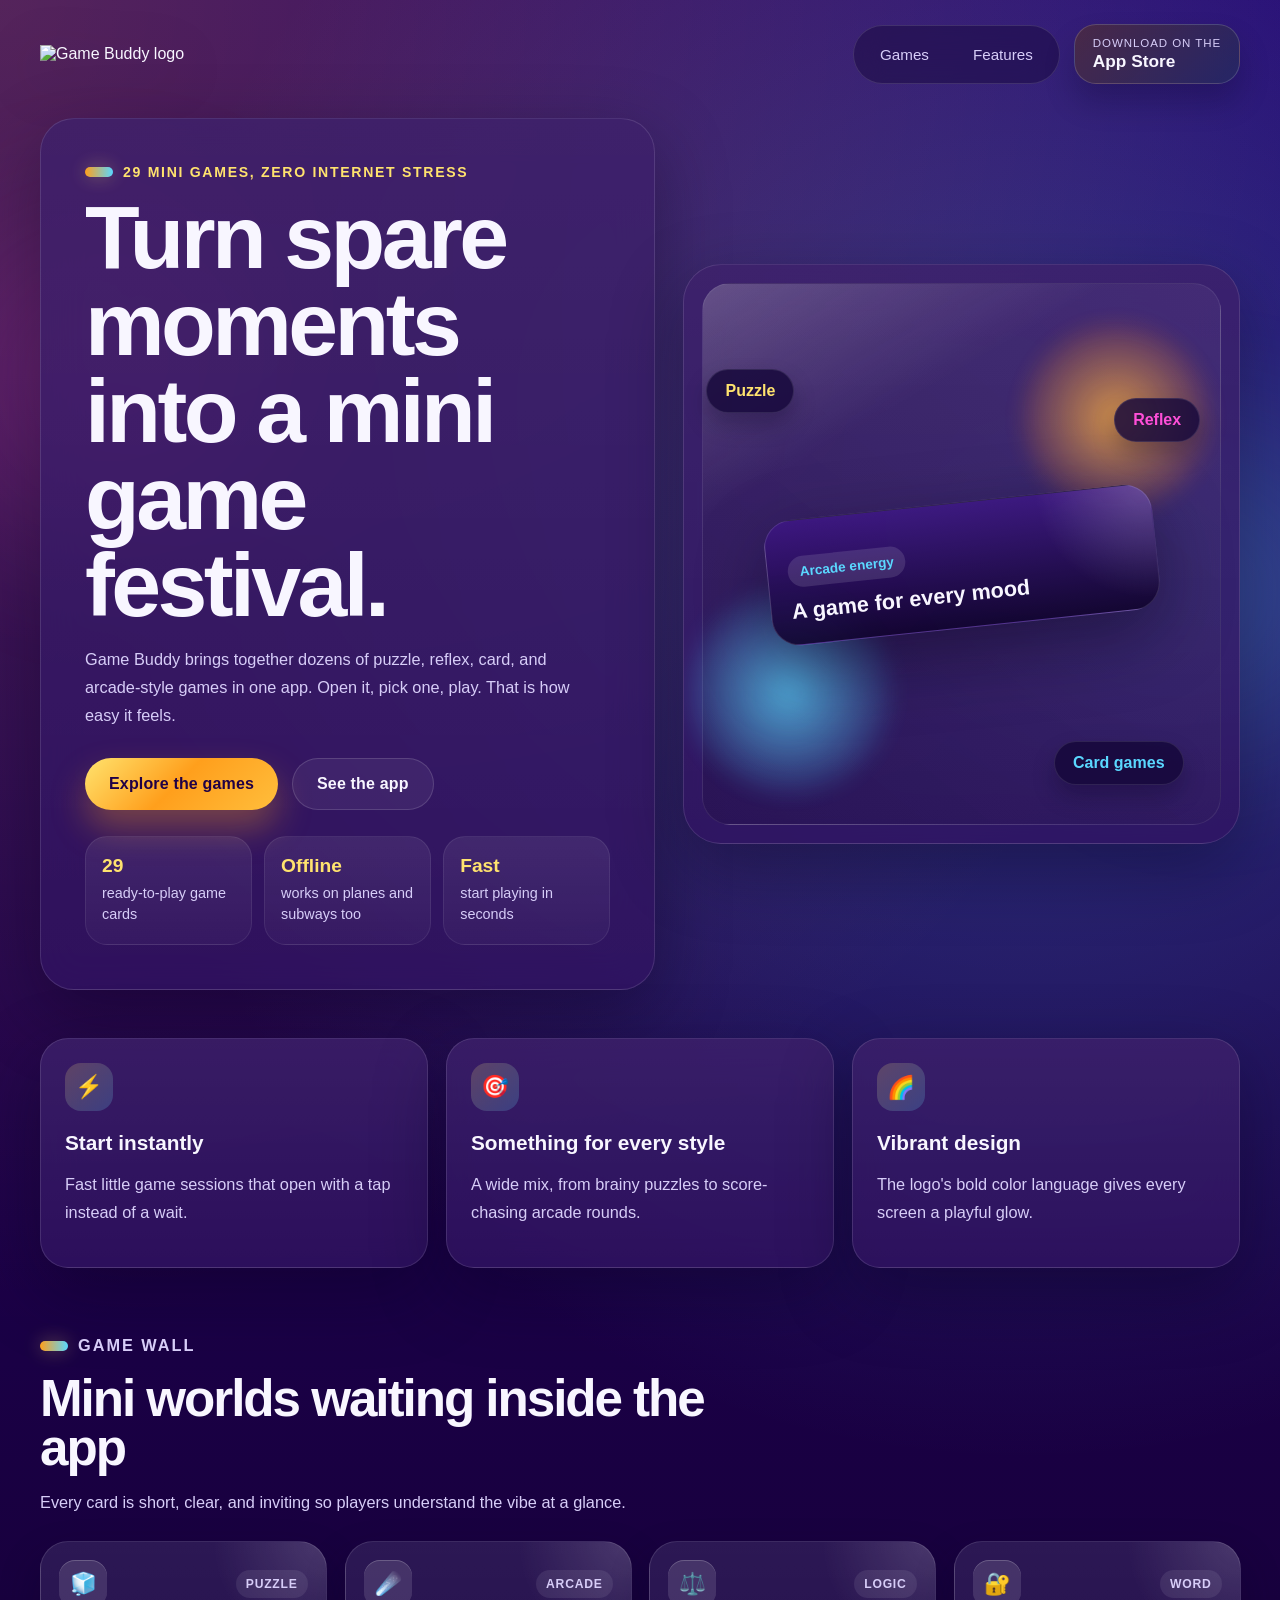
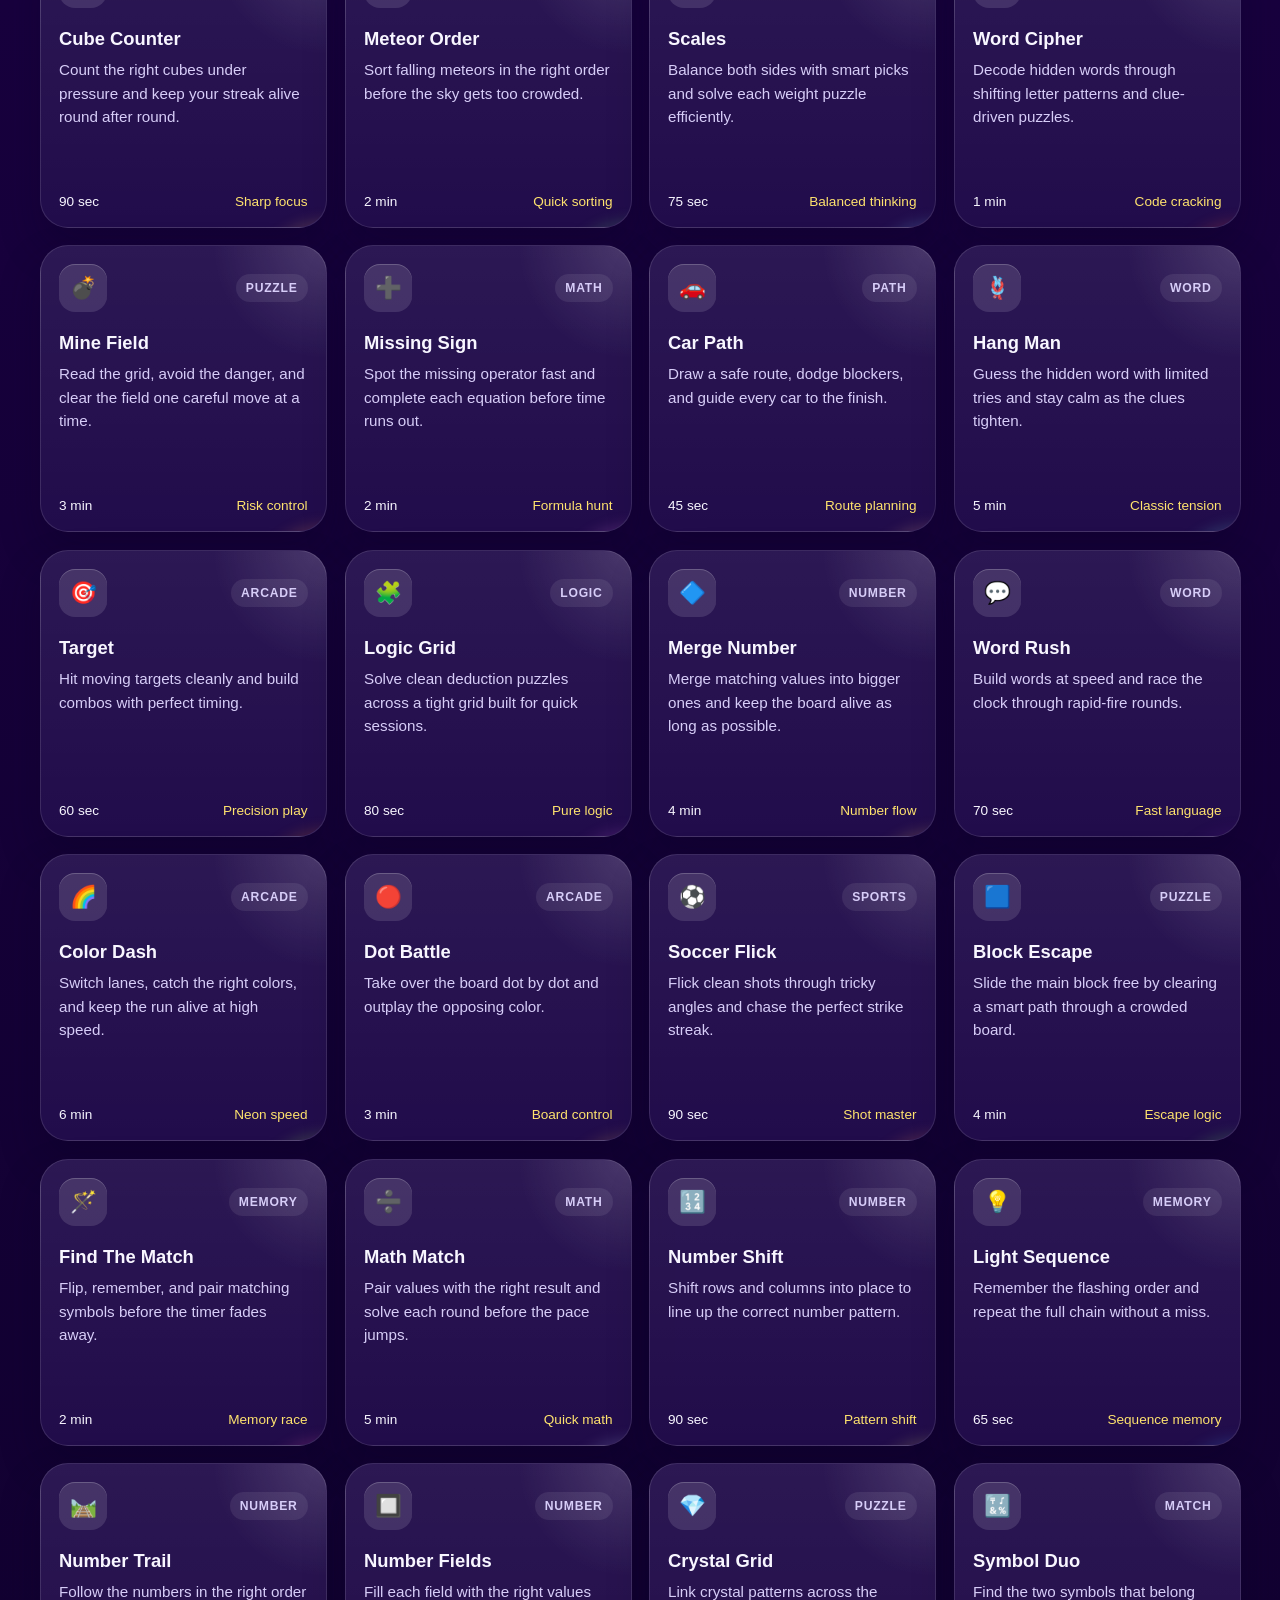
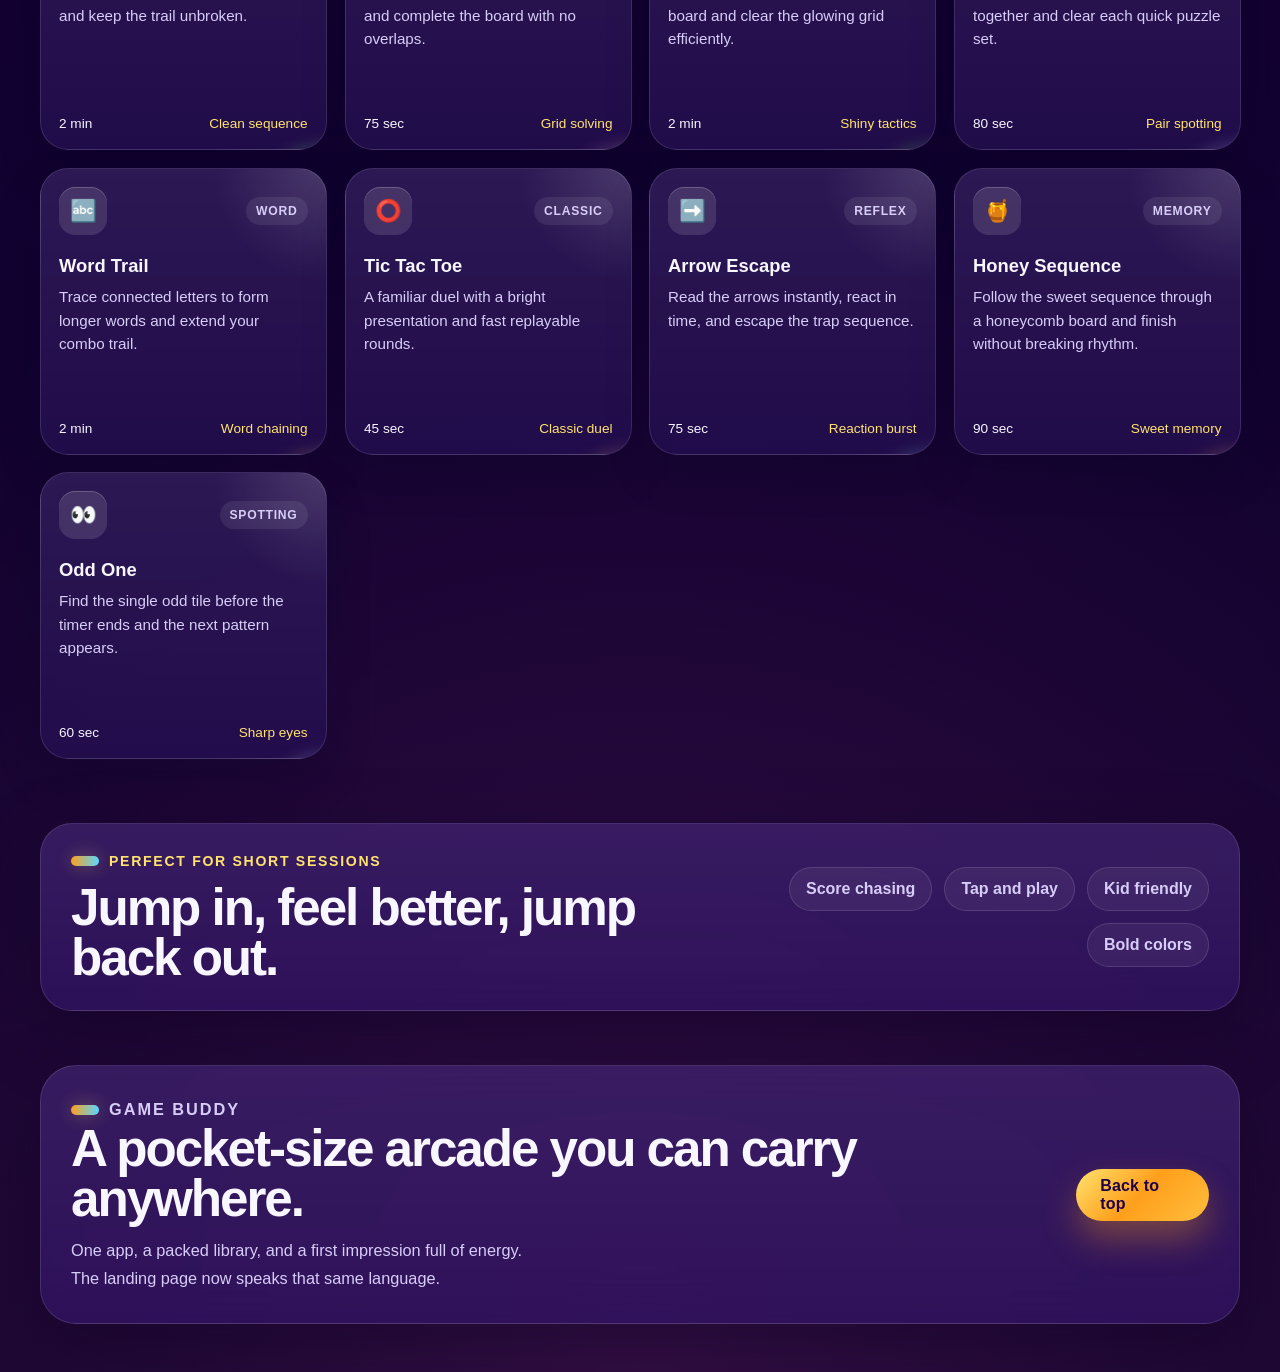
==== index.html @ a64ad263 "first_init" ====
<!DOCTYPE html>
<html lang="en">
  <head>
    <meta charset="UTF-8" />
    <meta name="viewport" content="width=device-width, initial-scale=1.0" />
    <title>Game Buddy | Offline Game Library</title>
    <meta
      name="description"
      content="Discover 20+ vibrant, fast, no-internet games in one app with Game Buddy."
    />
    <link rel="stylesheet" href="./styles.css" />
  </head>
  <body>
    <div class="page-shell">
      <div class="ambient ambient-left"></div>
      <div class="ambient ambient-right"></div>

      <header class="topbar">
        <a class="brand" href="#hero" aria-label="Game Buddy home">
          <img
            class="brand-logo"
            src="./assets/game_buddy_logo.png"
            alt="Game Buddy logo"
          />
        </a>

        <div class="topbar-actions">
          <nav class="topnav" aria-label="Main navigation">
            <a href="#games">Games</a>
            <a href="#features">Features</a>
          </nav>

          <a class="store-cta" href="#download" aria-label="Download on the App Store">
            <span class="store-cta-label">Download on the</span>
            <strong>App Store</strong>
          </a>
        </div>
      </header>

      <main>
        <section class="hero" id="hero">
          <div class="hero-copy">
            <p class="eyebrow">29 mini games, zero internet stress</p>
            <h1>Turn spare moments into a mini game festival.</h1>
            <p class="hero-text">
              Game Buddy brings together dozens of puzzle, reflex, card, and
              arcade-style games in one app. Open it, pick one, play. That is
              how easy it feels.
            </p>

            <div class="hero-actions">
              <a class="button button-primary" href="#games">Explore the games</a>
              <a class="button button-secondary" href="#download"
                >See the app</a
              >
            </div>

            <div class="hero-stats" aria-label="Stats">
              <article>
                <strong>29</strong>
                <span>ready-to-play game cards</span>
              </article>
              <article>
                <strong>Offline</strong>
                <span>works on planes and subways too</span>
              </article>
              <article>
                <strong>Fast</strong>
                <span>start playing in seconds</span>
              </article>
            </div>
          </div>

          <div class="hero-visual" aria-hidden="true">
            <div class="orb orb-orange"></div>
            <div class="orb orb-cyan"></div>
            <div class="hero-card hero-card-main">
              <img
                src="./assets/game_buddy_logo.png"
                alt=""
                class="hero-logo"
              />
              <div class="hero-card-copy">
                <span>Arcade energy</span>
                <strong>A game for every mood</strong>
              </div>
            </div>

            <div class="floating-pill pill-left">Puzzle</div>
            <div class="floating-pill pill-right">Reflex</div>
            <div class="floating-pill pill-bottom">Card games</div>
          </div>
        </section>

        <section class="feature-strip" id="features">
          <article class="feature-card">
            <span class="feature-icon">⚡</span>
            <h2>Start instantly</h2>
            <p>
              Fast little game sessions that open with a tap instead of a wait.
            </p>
          </article>

          <article class="feature-card">
            <span class="feature-icon">🎯</span>
            <h2>Something for every style</h2>
            <p>
              A wide mix, from brainy puzzles to score-chasing arcade rounds.
            </p>
          </article>

          <article class="feature-card">
            <span class="feature-icon">🌈</span>
            <h2>Vibrant design</h2>
            <p>
              The logo's bold color language gives every screen a playful glow.
            </p>
          </article>
        </section>

        <section class="showcase" id="games">
          <div class="section-heading">
            <p class="eyebrow">Game wall</p>
            <h2>Mini worlds waiting inside the app</h2>
            <p>
              Every card is short, clear, and inviting so players understand
              the vibe at a glance.
            </p>
          </div>

          <div class="game-grid" id="game-grid" aria-live="polite"></div>
        </section>

        <section class="experience-band">
          <div class="band-copy">
            <p class="eyebrow">Perfect for short sessions</p>
            <h2>Jump in, feel better, jump back out.</h2>
          </div>

          <div class="band-points">
            <span>Score chasing</span>
            <span>Tap and play</span>
            <span>Kid friendly</span>
            <span>Bold colors</span>
          </div>
        </section>

        <section class="download-panel" id="download">
          <div>
            <p class="eyebrow">Game Buddy</p>
            <h2>A pocket-size arcade you can carry anywhere.</h2>
            <p>
              One app, a packed library, and a first impression full of energy.
              The landing page now speaks that same language.
            </p>
          </div>

          <a class="button button-primary" href="#hero">Back to top</a>
        </section>
      </main>
    </div>

    <script src="./script.js"></script>
  </body>
</html>
---- styles.css ----
:root {
  --bg: #120034;
  --bg-deep: #1c0450;
  --surface: rgba(40, 10, 92, 0.78);
  --surface-strong: rgba(58, 17, 124, 0.92);
  --line: rgba(255, 255, 255, 0.12);
  --text: #f8f6ff;
  --muted: #d7cdf8;
  --orange: #ff9f1c;
  --orange-deep: #ff6b00;
  --yellow: #ffe36e;
  --cyan: #5ad7ff;
  --cyan-deep: #2ab4ff;
  --pink: #ff4fd8;
  --green: #85ff4d;
  --shadow: 0 24px 70px rgba(9, 0, 30, 0.38);
}

* {
  box-sizing: border-box;
}

html {
  scroll-behavior: smooth;
}

body {
  margin: 0;
  min-height: 100vh;
  font-family: "Trebuchet MS", "Avenir Next", "Segoe UI", sans-serif;
  color: var(--text);
  background:
    radial-gradient(circle at top left, rgba(255, 164, 28, 0.22), transparent 28%),
    radial-gradient(circle at 80% 12%, rgba(90, 215, 255, 0.25), transparent 22%),
    radial-gradient(circle at bottom center, rgba(255, 79, 216, 0.16), transparent 26%),
    linear-gradient(180deg, #25006d 0%, #18003e 35%, #0d0227 100%);
  overflow-x: hidden;
}

img {
  display: block;
  max-width: 100%;
}

a {
  color: inherit;
  text-decoration: none;
}

.page-shell {
  position: relative;
  width: min(1200px, calc(100% - 32px));
  margin: 0 auto;
  padding: 24px 0 48px;
}

.ambient {
  position: fixed;
  width: 34rem;
  height: 34rem;
  filter: blur(56px);
  opacity: 0.24;
  pointer-events: none;
  z-index: 0;
}

.ambient-left {
  top: 12%;
  left: -10rem;
  background: radial-gradient(circle, var(--pink) 0%, transparent 64%);
}

.ambient-right {
  right: -12rem;
  bottom: 4%;
  background: radial-gradient(circle, var(--cyan) 0%, transparent 62%);
}

.topbar,
.hero,
.feature-strip,
.showcase,
.experience-band,
.download-panel {
  position: relative;
  z-index: 1;
}

.topbar {
  display: flex;
  align-items: center;
  justify-content: space-between;
  gap: 24px;
  margin-bottom: 34px;
}

.topbar-actions {
  display: flex;
  align-items: center;
  gap: 14px;
}

.brand {
  width: min(280px, 54vw);
}

.brand-logo {
  filter: drop-shadow(0 14px 28px rgba(8, 0, 38, 0.34));
}

.topnav {
  display: flex;
  align-items: center;
  gap: 12px;
  padding: 10px;
  border: 1px solid var(--line);
  border-radius: 999px;
  background: rgba(22, 7, 58, 0.46);
  backdrop-filter: blur(16px);
}

.topnav a {
  padding: 10px 16px;
  border-radius: 999px;
  color: var(--muted);
  font-size: 0.95rem;
  transition: 180ms ease;
}

.topnav a:hover,
.topnav a:focus-visible {
  color: var(--text);
  background: rgba(255, 255, 255, 0.08);
}

.store-cta {
  display: flex;
  flex-direction: column;
  justify-content: center;
  min-height: 60px;
  padding: 10px 18px;
  border: 1px solid rgba(255, 255, 255, 0.16);
  border-radius: 22px;
  background:
    linear-gradient(135deg, rgba(255, 159, 28, 0.18), rgba(90, 215, 255, 0.12)),
    rgba(22, 7, 58, 0.62);
  box-shadow: 0 18px 30px rgba(10, 0, 34, 0.24);
  backdrop-filter: blur(16px);
  transition:
    transform 180ms ease,
    box-shadow 180ms ease,
    border-color 180ms ease;
}

.store-cta:hover,
.store-cta:focus-visible {
  transform: translateY(-2px);
  border-color: rgba(255, 255, 255, 0.26);
  box-shadow: 0 24px 34px rgba(10, 0, 34, 0.34);
}

.store-cta-label {
  color: var(--muted);
  font-size: 0.72rem;
  letter-spacing: 0.08em;
  text-transform: uppercase;
}

.store-cta strong {
  margin-top: 3px;
  font-size: 1.08rem;
  line-height: 1.1;
}

.hero {
  display: grid;
  grid-template-columns: 1.05fr 0.95fr;
  gap: 28px;
  align-items: center;
  min-height: 72vh;
  margin-bottom: 48px;
}

.hero-copy,
.hero-visual,
.feature-card,
.experience-band,
.download-panel {
  border: 1px solid var(--line);
  background:
    linear-gradient(180deg, rgba(255, 255, 255, 0.08), rgba(255, 255, 255, 0.03)),
    var(--surface);
  box-shadow: var(--shadow);
  backdrop-filter: blur(20px);
}

.hero-copy {
  padding: clamp(26px, 4vw, 44px);
  border-radius: 34px;
}

.eyebrow {
  display: inline-flex;
  align-items: center;
  gap: 10px;
  margin: 0 0 14px;
  color: var(--yellow);
  font-size: 0.88rem;
  font-weight: 700;
  letter-spacing: 0.12em;
  text-transform: uppercase;
}

.eyebrow::before {
  content: "";
  width: 28px;
  height: 10px;
  border-radius: 999px;
  background: linear-gradient(90deg, var(--orange), var(--cyan));
  box-shadow: 0 0 18px rgba(255, 227, 110, 0.32);
}

.hero h1,
.section-heading h2,
.band-copy h2,
.download-panel h2 {
  margin: 0;
  line-height: 0.97;
  font-family: "Arial Rounded MT Bold", "Trebuchet MS", sans-serif;
  letter-spacing: -0.04em;
}

.hero h1 {
  font-size: clamp(3rem, 7vw, 5.8rem);
  max-width: 10ch;
}

.hero-text,
.section-heading p,
.feature-card p,
.download-panel p {
  color: var(--muted);
  font-size: 1.02rem;
  line-height: 1.7;
}

.hero-text {
  max-width: 56ch;
  margin: 18px 0 28px;
}

.hero-actions {
  display: flex;
  flex-wrap: wrap;
  gap: 14px;
  margin-bottom: 26px;
}

.button {
  display: inline-flex;
  align-items: center;
  justify-content: center;
  min-height: 52px;
  padding: 0 24px;
  border-radius: 999px;
  font-weight: 800;
  letter-spacing: 0.01em;
  transition:
    transform 180ms ease,
    box-shadow 180ms ease,
    background 180ms ease;
}

.button:hover,
.button:focus-visible {
  transform: translateY(-2px);
}

.button-primary {
  color: #200046;
  background: linear-gradient(135deg, var(--yellow) 0%, var(--orange) 48%, #ffbe3c 100%);
  box-shadow: 0 18px 34px rgba(255, 159, 28, 0.34);
}

.button-secondary {
  border: 1px solid rgba(255, 255, 255, 0.14);
  background: rgba(255, 255, 255, 0.06);
  color: var(--text);
}

.hero-stats {
  display: grid;
  grid-template-columns: repeat(3, minmax(0, 1fr));
  gap: 12px;
}

.hero-stats article {
  padding: 18px 16px;
  border-radius: 22px;
  background: linear-gradient(180deg, rgba(255, 255, 255, 0.08), rgba(255, 255, 255, 0.03));
  border: 1px solid rgba(255, 255, 255, 0.08);
}

.hero-stats strong {
  display: block;
  margin-bottom: 6px;
  font-size: 1.2rem;
  color: var(--yellow);
}

.hero-stats span {
  color: var(--muted);
  font-size: 0.9rem;
  line-height: 1.5;
}

.hero-visual {
  position: relative;
  min-height: 580px;
  padding: 28px;
  border-radius: 38px;
  overflow: hidden;
}

.hero-visual::before {
  content: "";
  position: absolute;
  inset: 18px;
  border-radius: 28px;
  background:
    linear-gradient(150deg, rgba(255, 255, 255, 0.2), transparent 28%),
    linear-gradient(220deg, rgba(255, 255, 255, 0.05), rgba(0, 0, 0, 0.12));
  border: 1px solid rgba(255, 255, 255, 0.08);
}

.orb {
  position: absolute;
  border-radius: 50%;
  filter: blur(10px);
  opacity: 0.88;
  animation: float 8s ease-in-out infinite;
}

.orb-orange {
  top: 10%;
  right: 5%;
  width: 190px;
  height: 190px;
  background: radial-gradient(circle, rgba(255, 176, 63, 0.88), rgba(255, 107, 0, 0.12) 70%);
}

.orb-cyan {
  left: 0;
  bottom: 8%;
  width: 210px;
  height: 210px;
  background: radial-gradient(circle, rgba(90, 215, 255, 0.86), rgba(42, 180, 255, 0.08) 70%);
  animation-delay: -3s;
}

.hero-card {
  position: absolute;
  display: flex;
  flex-direction: column;
  gap: 16px;
  padding: 20px;
  border: 1px solid rgba(255, 255, 255, 0.12);
  border-radius: 28px;
  background:
    radial-gradient(circle at top right, rgba(255, 255, 255, 0.22), transparent 28%),
    linear-gradient(180deg, rgba(61, 24, 130, 0.92), rgba(17, 4, 46, 0.92));
  box-shadow: 0 24px 70px rgba(6, 0, 22, 0.42);
}

.hero-card-main {
  left: 50%;
  top: 52%;
  width: min(390px, calc(100% - 42px));
  transform: translate(-50%, -50%) rotate(-6deg);
}

.hero-logo {
  width: 100%;
}

.hero-card-copy span {
  display: inline-flex;
  width: fit-content;
  padding: 8px 12px;
  border-radius: 999px;
  background: rgba(255, 255, 255, 0.12);
  color: var(--cyan);
  font-size: 0.85rem;
  font-weight: 700;
}

.hero-card-copy strong {
  display: block;
  margin-top: 12px;
  font-size: 1.35rem;
  line-height: 1.15;
}

.floating-pill {
  position: absolute;
  padding: 12px 18px;
  border: 1px solid rgba(255, 255, 255, 0.1);
  border-radius: 999px;
  background: rgba(21, 8, 58, 0.82);
  color: var(--text);
  font-weight: 700;
  box-shadow: 0 12px 22px rgba(10, 0, 34, 0.28);
}

.pill-left {
  left: 4%;
  top: 18%;
  color: var(--yellow);
}

.pill-right {
  right: 7%;
  top: 23%;
  color: var(--pink);
}

.pill-bottom {
  right: 10%;
  bottom: 10%;
  color: var(--cyan);
}

.feature-strip {
  display: grid;
  grid-template-columns: repeat(3, minmax(0, 1fr));
  gap: 18px;
  margin-bottom: 64px;
}

.feature-card {
  padding: 24px;
  border-radius: 28px;
}

.feature-card h2 {
  margin: 0 0 10px;
  font-size: 1.3rem;
}

.feature-icon {
  display: grid;
  place-items: center;
  width: 48px;
  height: 48px;
  margin-bottom: 20px;
  border-radius: 16px;
  background: linear-gradient(135deg, rgba(255, 227, 110, 0.2), rgba(90, 215, 255, 0.2));
  font-size: 1.4rem;
}

.showcase {
  margin-bottom: 64px;
}

.section-heading {
  max-width: 760px;
  margin-bottom: 24px;
}

.section-heading h2 {
  font-size: clamp(2.2rem, 4vw, 4rem);
  margin-bottom: 14px;
}

.game-grid {
  display: grid;
  grid-template-columns: repeat(4, minmax(0, 1fr));
  gap: 18px;
}

.game-card {
  position: relative;
  display: flex;
  flex-direction: column;
  overflow: hidden;
  min-height: 220px;
  aspect-ratio: 1 / 1;
  padding: 18px;
  border-radius: 28px;
  border: 1px solid rgba(255, 255, 255, 0.12);
  background:
    radial-gradient(circle at top right, rgba(255, 255, 255, 0.14), transparent 28%),
    linear-gradient(180deg, rgba(255, 255, 255, 0.08), rgba(255, 255, 255, 0.03)),
    rgba(28, 5, 71, 0.92);
  box-shadow: 0 20px 40px rgba(10, 0, 36, 0.3);
  transition:
    transform 180ms ease,
    border-color 180ms ease,
    box-shadow 180ms ease;
  animation: reveal 720ms both;
  animation-delay: var(--card-delay, 0ms);
}

.game-card::after {
  content: "";
  position: absolute;
  inset: auto -22% -44% auto;
  width: 130px;
  height: 130px;
  border-radius: 50%;
  background: var(--card-accent, linear-gradient(135deg, var(--orange), var(--cyan)));
  opacity: 0.2;
  filter: blur(8px);
}

.game-card:hover,
.game-card:focus-within {
  transform: translateY(-6px) scale(1.01);
  border-color: rgba(255, 255, 255, 0.22);
  box-shadow: 0 28px 50px rgba(10, 0, 36, 0.42);
}

.game-card-top {
  display: flex;
  align-items: center;
  justify-content: space-between;
  gap: 12px;
  margin-bottom: 20px;
}

.game-badge {
  display: grid;
  place-items: center;
  width: 48px;
  height: 48px;
  border-radius: 16px;
  background: rgba(255, 255, 255, 0.12);
  font-size: 1.35rem;
  box-shadow: inset 0 1px 0 rgba(255, 255, 255, 0.2);
}

.game-chip {
  padding: 7px 10px;
  border-radius: 999px;
  background: rgba(255, 255, 255, 0.08);
  color: var(--muted);
  font-size: 0.76rem;
  font-weight: 700;
  text-transform: uppercase;
  letter-spacing: 0.06em;
}

.game-card h3 {
  margin: 0 0 8px;
  font-size: 1.15rem;
}

.game-card p {
  margin: 0 0 16px;
  color: var(--muted);
  line-height: 1.55;
  font-size: 0.95rem;
}

.game-meta {
  display: flex;
  align-items: center;
  justify-content: space-between;
  margin-top: auto;
  gap: 12px;
  font-size: 0.85rem;
  color: var(--text);
}

.game-meta span:last-child {
  color: var(--yellow);
}

.experience-band {
  display: flex;
  align-items: center;
  justify-content: space-between;
  gap: 26px;
  padding: 28px 30px;
  margin-bottom: 54px;
  border-radius: 32px;
}

.band-copy h2 {
  font-size: clamp(2rem, 4vw, 3.6rem);
}

.band-points {
  display: flex;
  flex-wrap: wrap;
  justify-content: flex-end;
  gap: 12px;
}

.band-points span {
  padding: 12px 16px;
  border: 1px solid rgba(255, 255, 255, 0.12);
  border-radius: 999px;
  background: rgba(255, 255, 255, 0.06);
  color: var(--muted);
  font-weight: 700;
}

.download-panel {
  display: flex;
  align-items: center;
  justify-content: space-between;
  gap: 24px;
  padding: 30px;
  border-radius: 36px;
}

.download-panel h2 {
  margin-bottom: 14px;
  font-size: clamp(2rem, 4vw, 3.8rem);
}

.download-panel p {
  max-width: 52ch;
  margin: 0;
}

@keyframes float {
  0%,
  100% {
    transform: translate3d(0, 0, 0);
  }
  50% {
    transform: translate3d(0, -16px, 0);
  }
}

@keyframes reveal {
  from {
    opacity: 0;
    transform: translateY(18px) scale(0.98);
  }
  to {
    opacity: 1;
    transform: translateY(0) scale(1);
  }
}

@media (max-width: 1080px) {
  .hero,
  .feature-strip,
  .experience-band,
  .download-panel {
    grid-template-columns: 1fr;
  }

  .hero {
    min-height: auto;
  }

  .hero-visual {
    min-height: 500px;
  }

  .feature-strip {
    display: grid;
  }

  .game-grid {
    grid-template-columns: repeat(3, minmax(0, 1fr));
  }

  .experience-band,
  .download-panel {
    display: grid;
  }

  .band-points {
    justify-content: flex-start;
  }
}

@media (max-width: 760px) {
  .page-shell {
    width: min(100% - 20px, 1200px);
    padding-top: 16px;
  }

  .topbar {
    flex-direction: column;
    align-items: stretch;
  }

  .topbar-actions {
    flex-direction: column;
    align-items: stretch;
  }

  .brand {
    width: min(260px, 70vw);
  }

  .topnav {
    justify-content: space-between;
  }

  .store-cta {
    align-items: center;
    text-align: center;
  }

  .hero-copy,
  .hero-visual,
  .feature-card,
  .experience-band,
  .download-panel {
    border-radius: 24px;
  }

  .hero-card-main {
    width: calc(100% - 28px);
  }

  .hero-stats,
  .game-grid {
    grid-template-columns: repeat(2, minmax(0, 1fr));
  }

  .floating-pill {
    font-size: 0.88rem;
  }
}

@media (max-width: 560px) {
  .topnav {
    padding: 8px;
    gap: 8px;
  }

  .topnav a,
  .button {
    font-size: 0.92rem;
  }

  .hero h1 {
    max-width: none;
  }

  .hero-actions {
    flex-direction: column;
  }

  .hero-stats,
  .game-grid {
    grid-template-columns: 1fr;
  }

  .hero-visual {
    min-height: 420px;
    padding: 18px;
  }

  .pill-right {
    top: 16%;
  }

  .pill-bottom {
    right: 5%;
    bottom: 7%;
  }

  .download-panel {
    padding: 24px;
  }
}
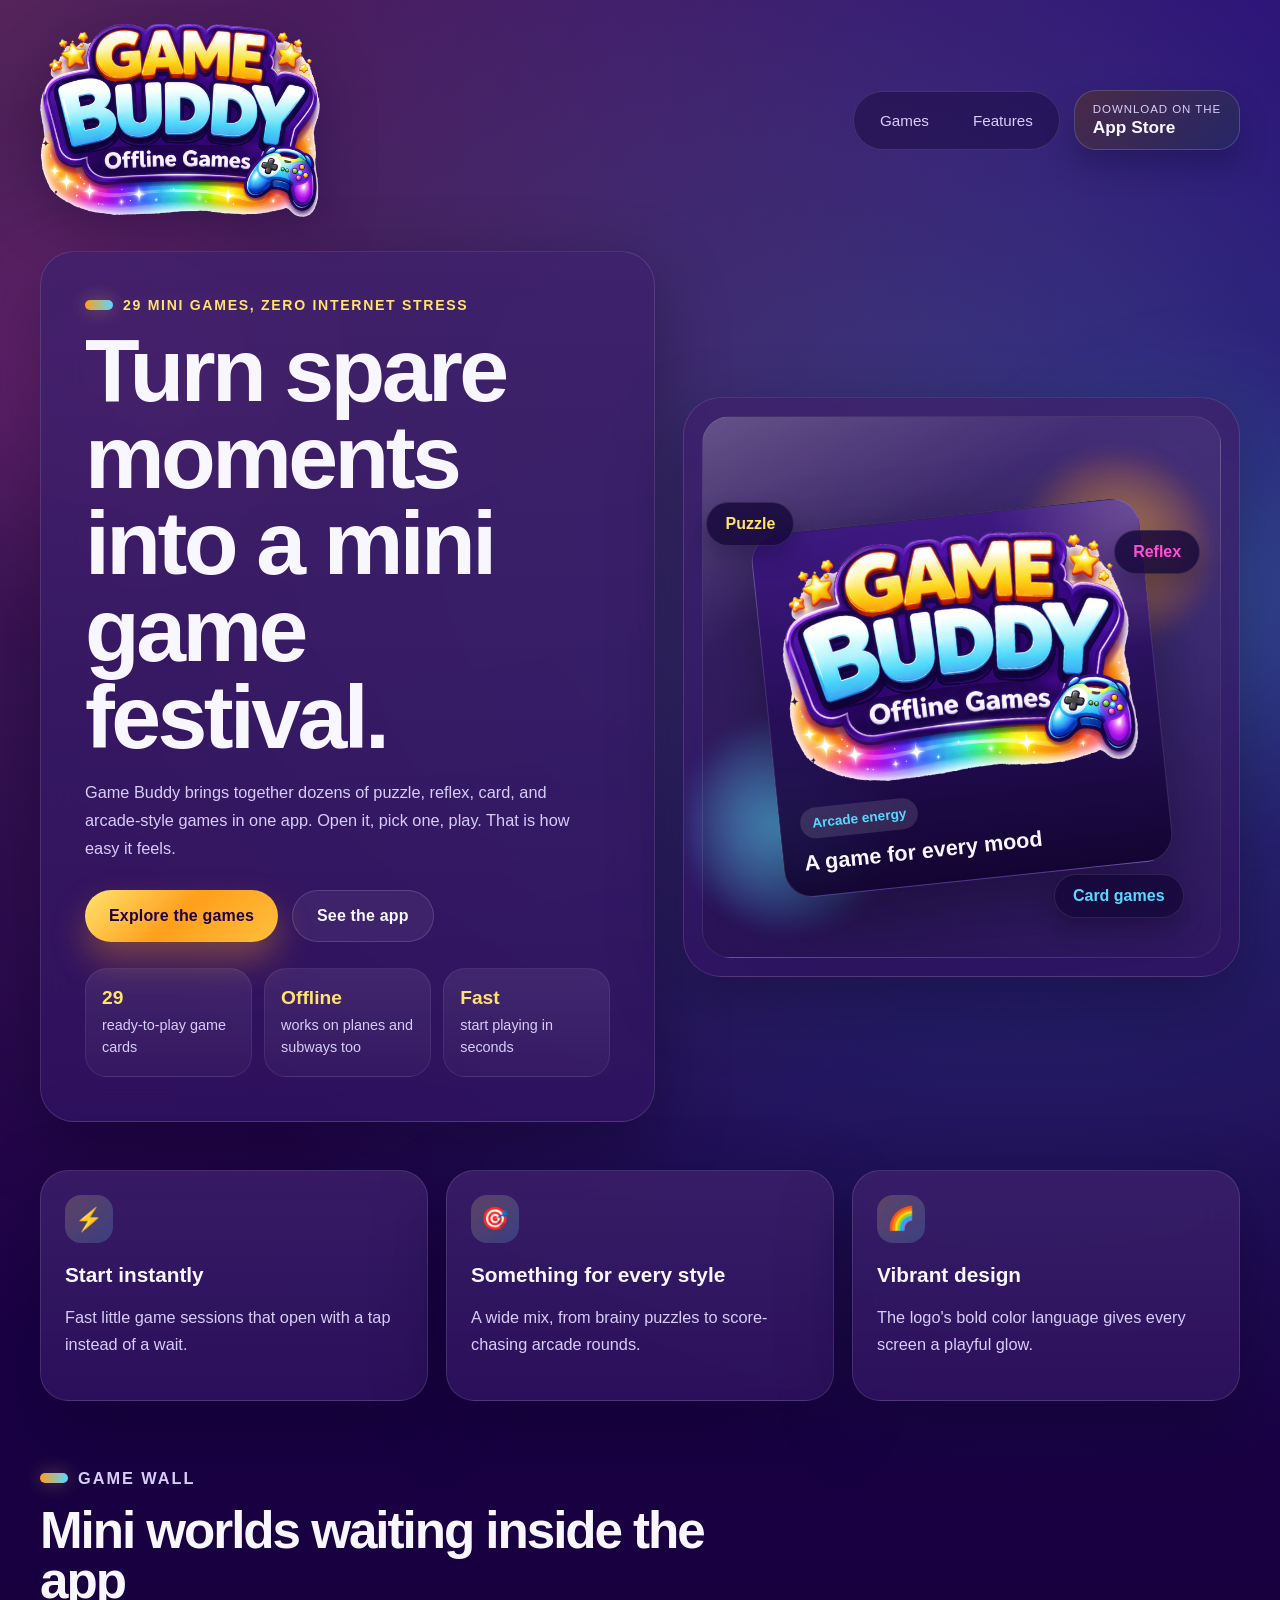
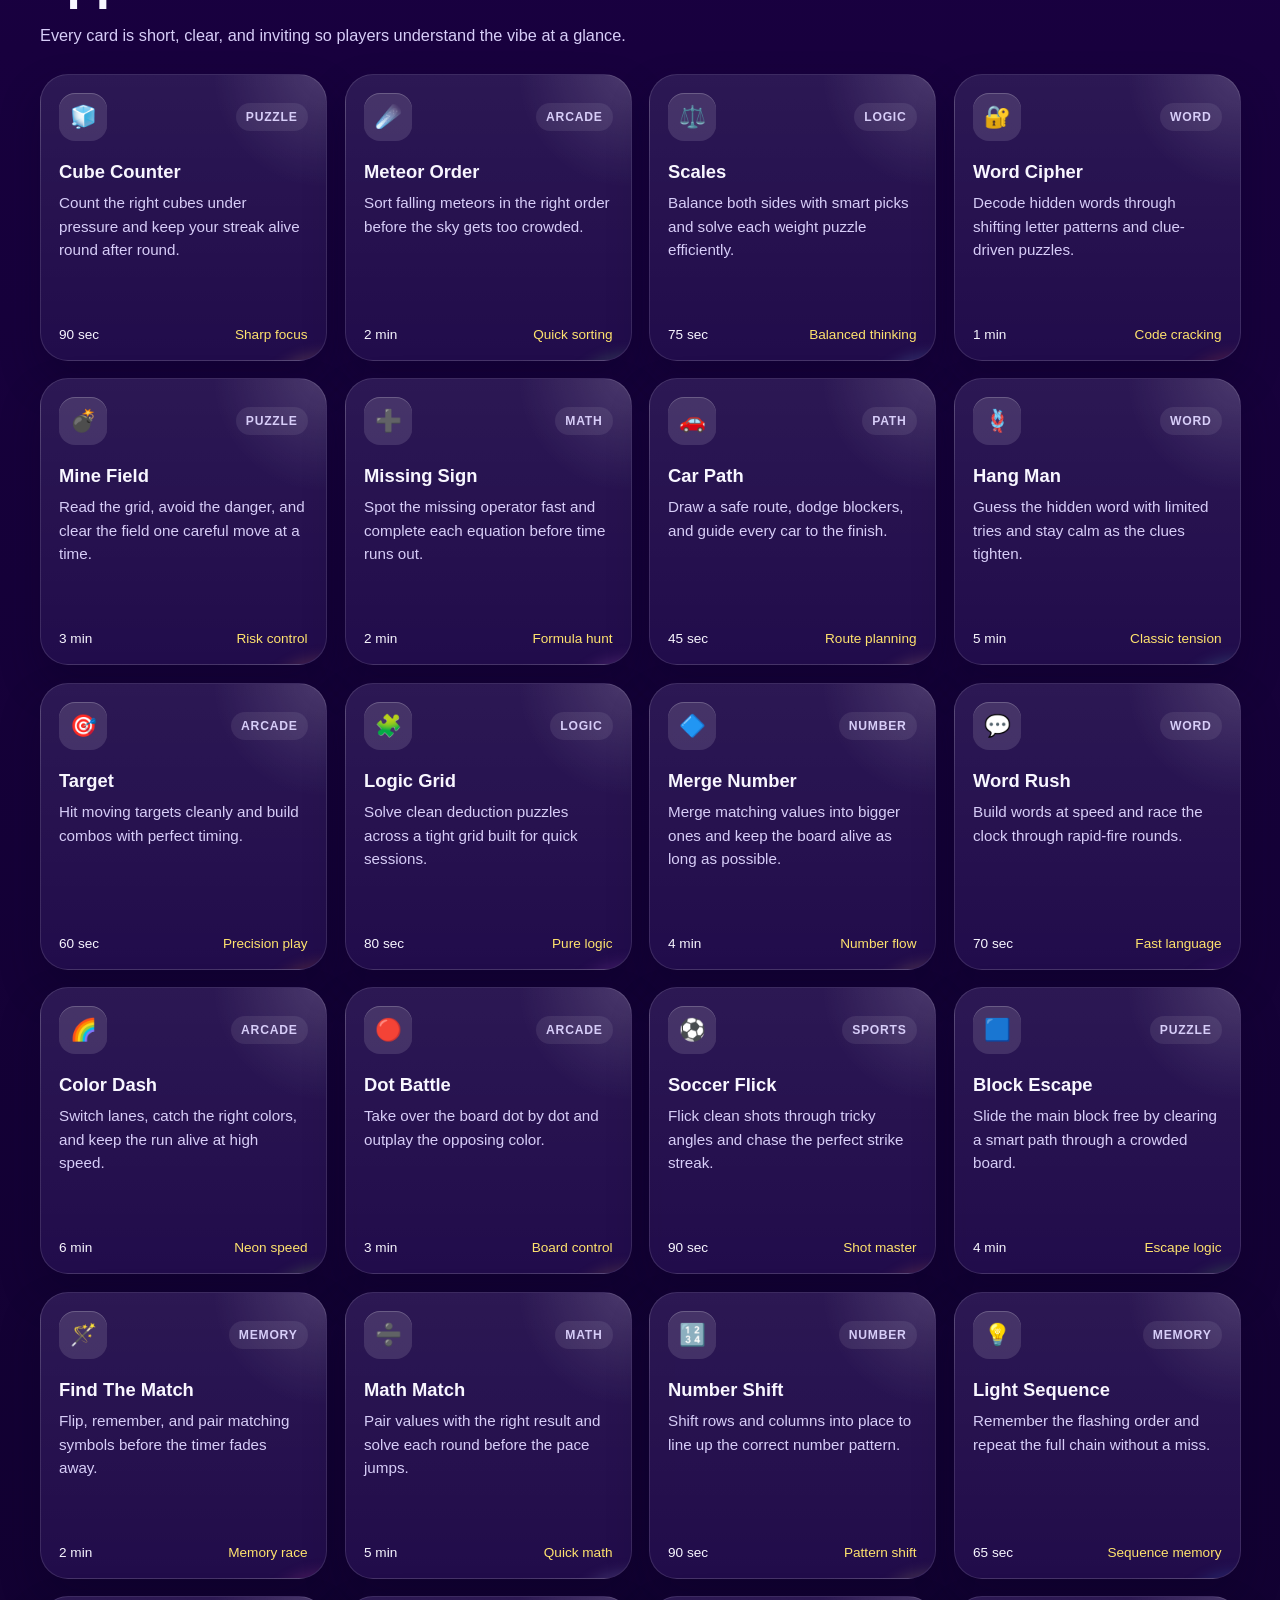
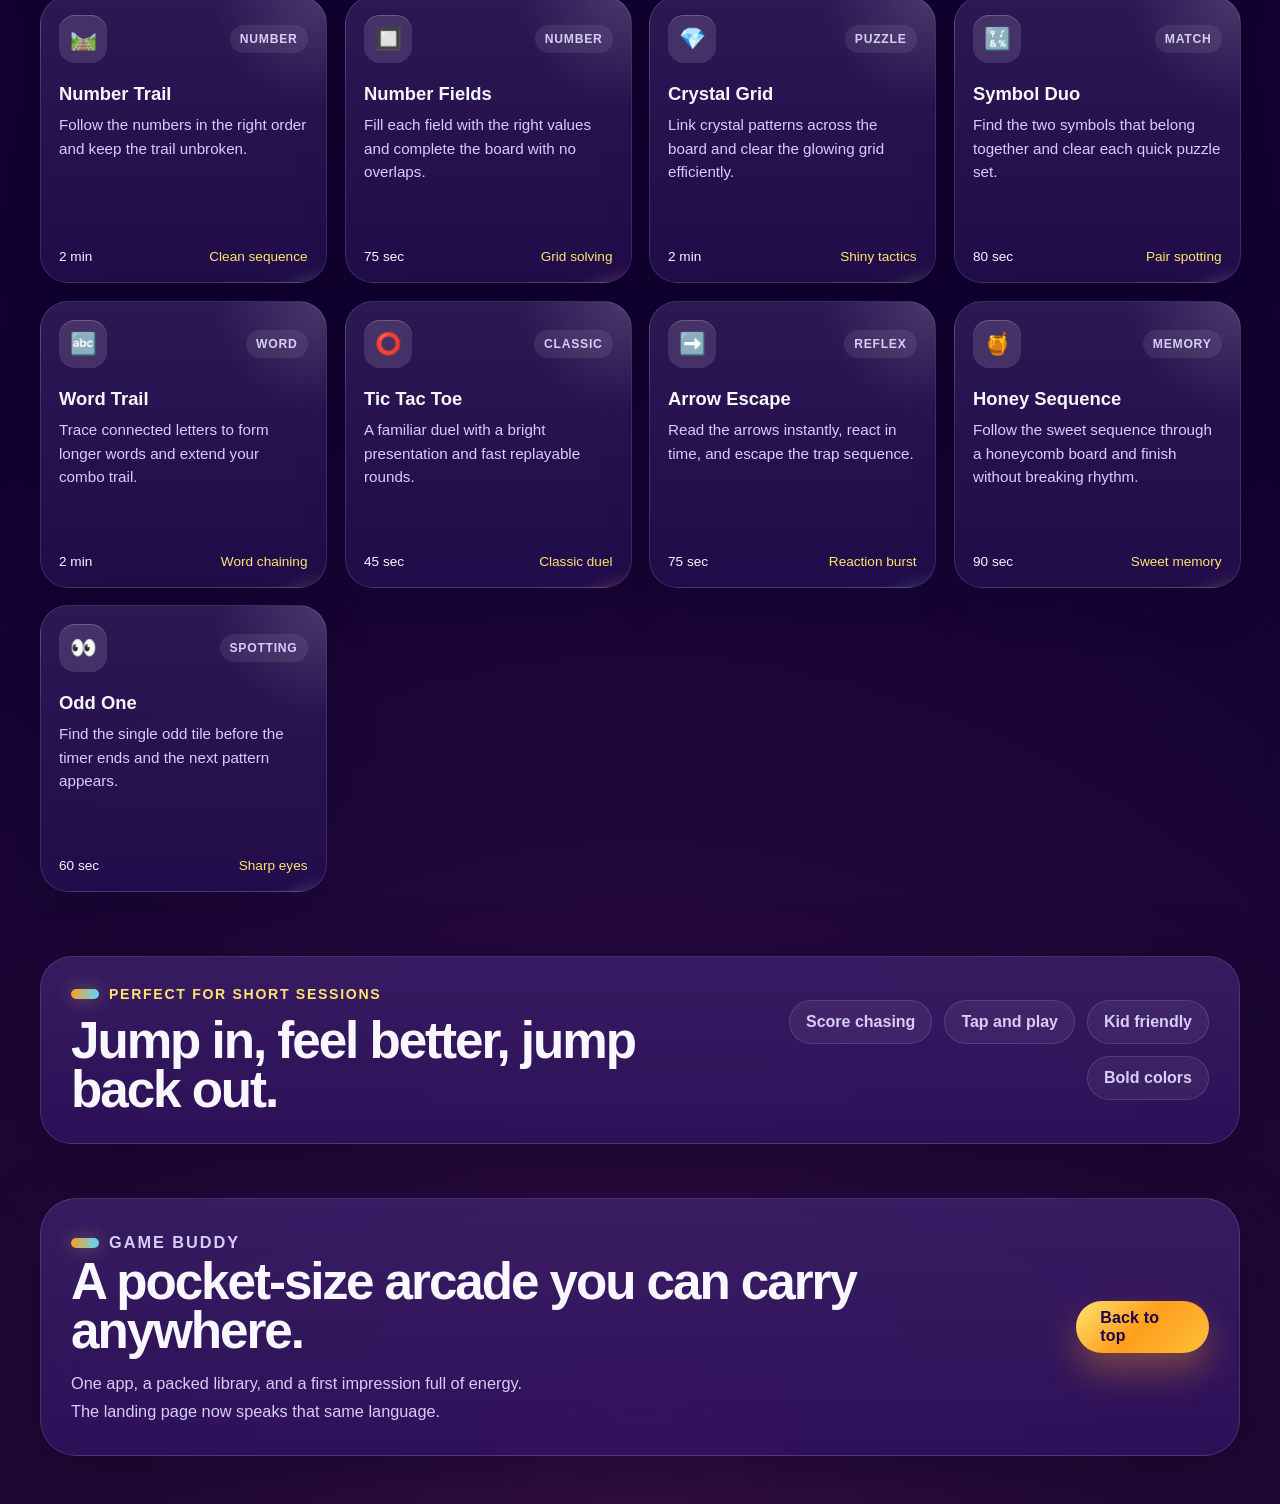
==== commit f5e732d1: "Update App Store link with new URL and attributes" ====
--- a/index.html
+++ b/index.html
@@ -30,7 +30,7 @@
             <a href="#features">Features</a>
           </nav>
 
-          <a class="store-cta" href="#download" aria-label="Download on the App Store">
+          <a class="store-cta" rel="nofollow" target="_blank" href="https://apps.apple.com/us/app/game-buddy-offline-games/id6761773195" aria-label="Download on the App Store">
             <span class="store-cta-label">Download on the</span>
             <strong>App Store</strong>
           </a>
